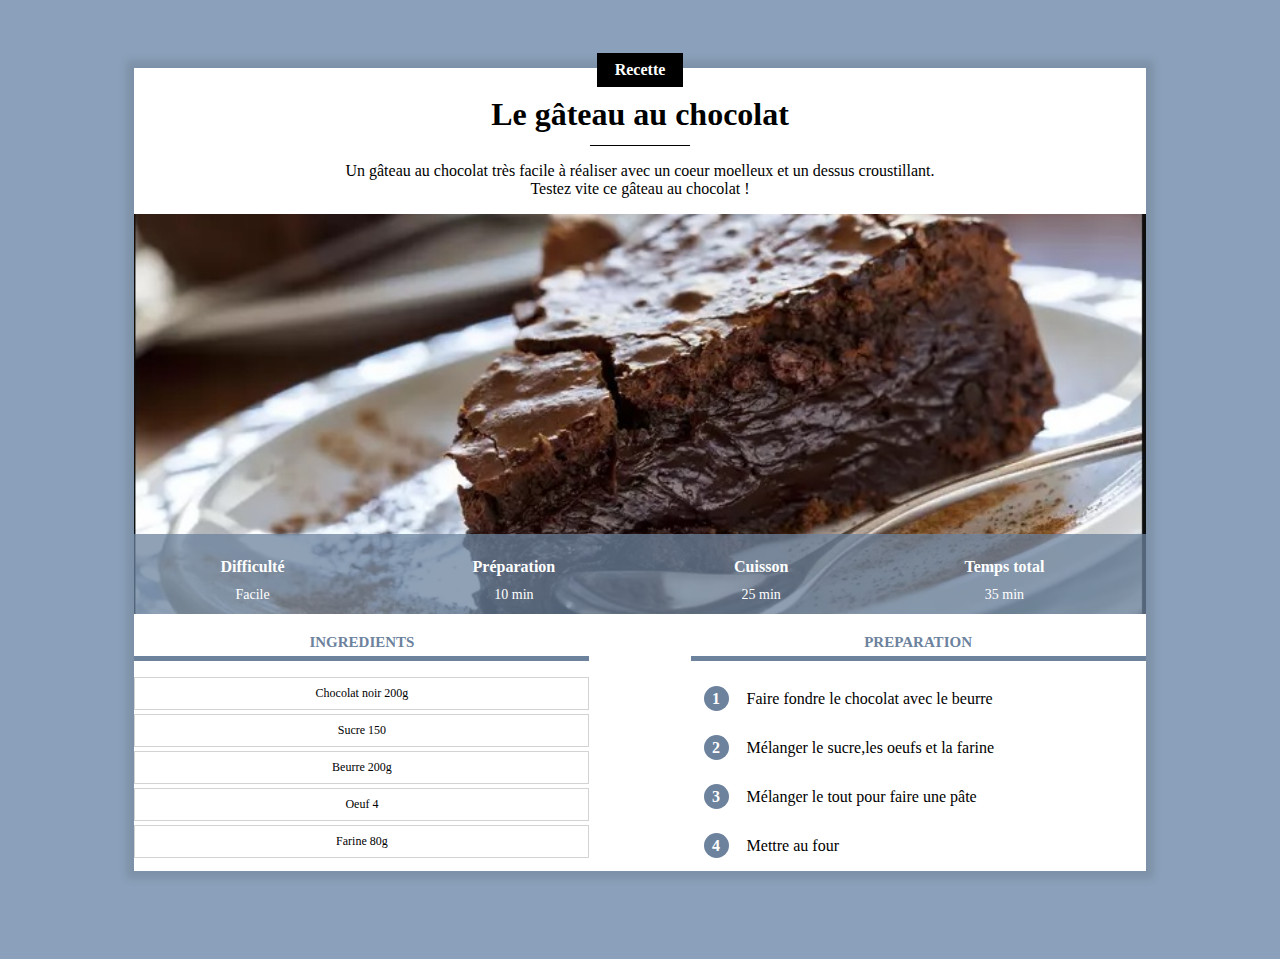
==== index.html @ b389e7f5 "Add files via upload" ====
<!DOCTYPE html>
<html>
    <head>
        <title>Recette du gâteau au chocolat</title>
        <meta charset="UTF-8">
        <link rel="stylesheet" href="recette.css">
    </head>
    <body>
        
        
        <div class="contenu">
                <div class="centre categorie">
                    <p class="categorie">Recette</p>
                </div>

                <h1 class="centre">Le gâteau au chocolat</h1>

                <div class="separateur"></div>

                <div class="centre">
                    <p class="centre">
                        Un gâteau au chocolat très facile à réaliser avec un coeur moelleux et un dessus croustillant. 
                        <br>Testez vite ce gâteau au chocolat !
                    </p>     
                </div>
                <div class="info">
                    <img class="centre info" src="gateau.jpg" >
                   
                    <table class="info">
                        <tr>
                            <th>Difficulté</th>
                            <th>Préparation</th>
                            <th>Cuisson</th>
                            <th>Temps total</th>
                        </tr>
                        <tr>
                            <td>Facile</td>
                            <td>10 min</td>
                            <td>25 min</td>
                            <td>35 min</td>
                        </tr>
                    </table>
                </div>  
                <div>
                        <div class="colonne1 colonne">
                            <h2>INGREDIENTS</h2>
                            <div class="ingredient">
                                <p>Chocolat noir 200g</p>
                                <p>Sucre 150</p>
                                <p>Beurre 200g</p>
                                <p>Oeuf 4</p>
                                <p>Farine 80g</p>    
                            </div>
                        </div> 
                        <div class="colonne2 colonne">
                            <h2>PREPARATION</h2>
                            <table class="preparation">
                                <tr>
                                    <td><p class="numero">1</p></td><td class="preparation_etape">Faire fondre le chocolat avec le beurre</td>
                                </tr>
                                <tr>
                                    <td><p class="numero">2</p></td><td class="preparation_etape">Mélanger le sucre,les oeufs et la farine</td>
                                </tr>
                                <tr >
                                    <td><p class="numero">3</p></td><td class="preparation_etape">Mélanger le tout pour faire une pâte</td>
                                </tr>
                                <tr>
                                    <td><p class="numero">4</p></td><td class="preparation_etape">Mettre au four</td>
                                </tr>
                            </table>
                            
                        </div>
                </div> 
        </div>
    </body>
</html>
---- recette.css ----
*{
                overflow: auto;
            }
                        
            body {
                background-color: #8BA1BB;
                font-family: 'Times New Roman';
            }
           
            div.contenu{
                background-color: white;
                margin: 60px 10% 80px 10%;
                padding: 0px;
                min-width: 350px;
                box-shadow: 0px 0px 8px 8px rgba(0, 0, 0, 0.1);
                overflow: visible;
               
            }
            h1{
                text-align: center;
                margin-bottom: 12px;
                margin-top: 5px;
            }
            p.description{
                text-align: center;
                max-width: 400px;
                display: inline-block;
                font-size: 14px;
              
            }
            .centre{
               
               text-align: center;
               width: 100%;
            }
            p.categorie {
                background-color: black;
                color: white;
                display: inline-block;
                margin-top: -15px;
                padding: 8px 18px;
                margin-bottom: 0px;
                font-weight: bold;
                font-size: 16px;
                
               
                
            }
            div.categorie{
                margin-bottom: 0px;
                margin-top: 0px;
                overflow: visible;
            }
            div.separateur{
                width: 100px;
                height: 1px;
                background-color: black;
                margin-left: auto;
                margin-right: auto;
                
            }
            table.info{
                position: absolute;
                bottom: 0px;
                width: 100%;
                color: white;
                background-color: #6C829DC0;
                height: 80px;
                
                
            }
            div.info{
                position: relative;
            }
            table.info td{
                text-align: center;
                font-size: 14px;
                vertical-align: top;
            }
            table.info th{
              
                font-size: 16px;
                vertical-align: bottom;
                padding: 8px;
            }
            img.info{
                display: block;
                max-height: 400px;
                object-fit: cover;
                min-height: 400px;
                background-color: lightgrey;
                
            }


            div.colonne{
                width: 45%;
            }

            div.colonne1{
               
                display: inline-block;
                margin-right: 10%;

            }

            div.colonne2{
                float: right;
         
            }
            div.colonne h2{
                text-align: center;
                text-transform: uppercase;
                font-size: 15px;
                margin-top: 20px;
                border-bottom: 5px solid ;color: #6C829D;
                padding-bottom: 5px;
            }
            div.ingredient p{
               
                text-align: center;
                font-size: 12px;
                border: 1px solid lightgrey;
                padding: 8px 0;
                margin-top: 4px;
                margin-bottom: 0px;
            }

            table.preparation p.numero{
                background-color: #6C829D;
                text-align: center;
                color: white;
                width: 25px;
                height: 25px;
                font-weight: bold;
                padding-top: 4px;
                box-sizing: border-box;
                border-radius: 50%;
                margin: 10px;
            
            }

            table.preparation td.preparation_etape{
                padding-left: 5px;
            }

            table.preparation tr{
                height: 40px;
            }
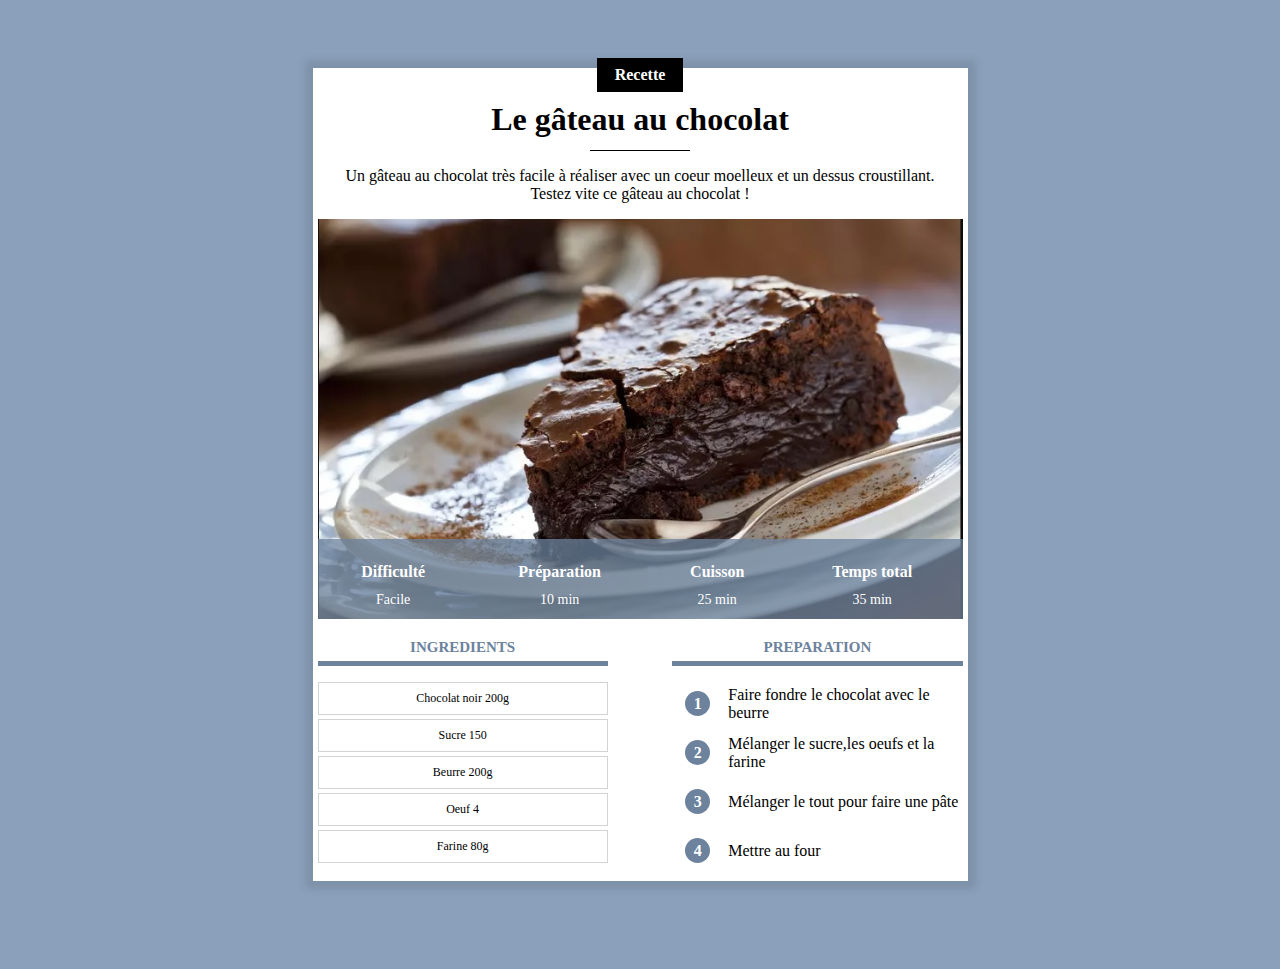
==== commit 49044be6: "Add files via upload" ====
--- a/index.html
+++ b/index.html
@@ -3,6 +3,7 @@
     <head>
         <title>Recette du gâteau au chocolat</title>
         <meta charset="UTF-8">
+        <meta name="viewport" content="width=device-width, initial-scale=1.0">
         <link rel="stylesheet" href="recette.css">
     </head>
     <body>
--- a/recette.css
+++ b/recette.css
@@ -9,9 +9,9 @@
            
             div.contenu{
                 background-color: white;
-                margin: 60px 10% 80px 10%;
-                padding: 0px;
-                min-width: 350px;
+                margin: 40px 8px 20px 8px;
+                padding: 0px 8px 20px 8px;
+                /*min-width: 350px;*/
                 box-shadow: 0px 0px 8px 8px rgba(0, 0, 0, 0.1);
                 overflow: visible;
                
@@ -65,21 +65,19 @@
                 width: 100%;
                 color: white;
                 background-color: #6C829DC0;
-                height: 80px;
-                
-                
+                height: 50px;
             }
             div.info{
                 position: relative;
             }
             table.info td{
                 text-align: center;
-                font-size: 14px;
+                font-size: 12px;
                 vertical-align: top;
             }
             table.info th{
               
-                font-size: 16px;
+                font-size: 14px;
                 vertical-align: bottom;
                 padding: 8px;
             }
@@ -94,7 +92,7 @@
 
 
             div.colonne{
-                width: 45%;
+                width: 100%;
             }
 
             div.colonne1{
@@ -104,10 +102,6 @@
 
             }
 
-            div.colonne2{
-                float: right;
-         
-            }
             div.colonne h2{
                 text-align: center;
                 text-transform: uppercase;
@@ -148,6 +142,52 @@
                 height: 40px;
             }
 
+            /* For mobile pc: */
+            @media only screen and (min-width: 768px) {
+                div.contenu{
+                    margin: 60px 10% 80px 10%;
+                    padding: 5px;
+                    min-width: 350px;
+                }
+
+                table.info{
+                    height: 80px;
+                }
+
+                table.info th{
+                    font-size: 16px;
+                }
+
+                table.info td{
+                    font-size: 14px;
+                }
+
+                div.colonne{
+                    width: 45%;
+                }
+    
+                div.colonne1{
+                   margin-right: 10%;
+                }
+    
+                div.colonne2{
+                    float: right;
+             
+                }
+            }
+
+            @media only screen and (min-width: 900px){
+                div.contenu{
+                    margin-left: auto;
+                    margin-right: auto;
+                    width: 645px;
+                }
+
+            }
+
+           
+            
+
            
            
             